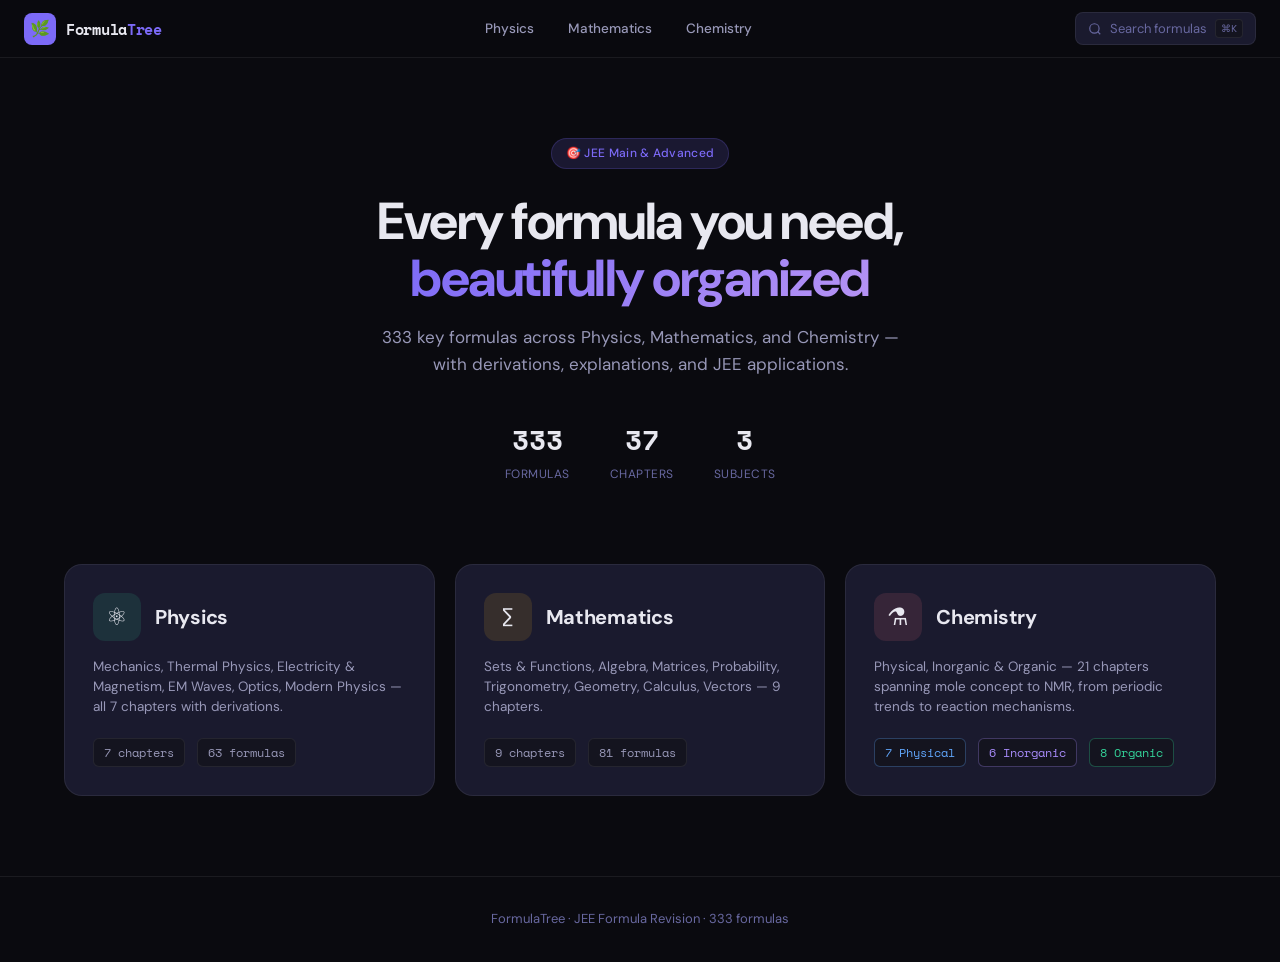
==== index.html @ 6aace92b "🎨 Palette: Enhance keyboard navigation and ARIA accessibility for cards and search - Add role="butto" ====
<!DOCTYPE html>
<html lang="en">
<head>
<meta charset="UTF-8">
<meta name="viewport" content="width=device-width, initial-scale=1.0">
<title>FormulaTree — JEE Formula Revision</title>
<link rel="stylesheet" href="style.css">
</head>
<body>

<header class="header">
  <a href="index.html" class="header-logo">
    <div class="logo-icon">🌿</div>
    <span class="logo-text">Formula<span>Tree</span></span>
  </a>
  <nav class="header-nav">
    <a href="physics.html" class="nav-link">Physics</a>
    <a href="mathematics.html" class="nav-link">Mathematics</a>
    <a href="chemistry.html" class="nav-link">Chemistry</a>
  </nav>
  <button class="search-btn" onclick="openSearch()">
    <svg width="14" height="14" fill="none" stroke="currentColor" stroke-width="2" viewBox="0 0 24 24"><circle cx="11" cy="11" r="8"/><path d="m21 21-4.35-4.35"/></svg>
    Search formulas
    <kbd>⌘K</kbd>
  </button>
</header>

<main>
  <section class="container">
    <div class="hero">
      <div class="hero-badge">🎯 JEE Main &amp; Advanced</div>
      <h1>Every formula you need,<br><span>beautifully organized</span></h1>
      <p class="hero-sub">333 key formulas across Physics, Mathematics, and Chemistry — with derivations, explanations, and JEE applications.</p>
      <div class="stats-row">
        <div class="stat"><div class="stat-num">333</div><div class="stat-label">Formulas</div></div>
        <div class="stat"><div class="stat-num">37</div><div class="stat-label">Chapters</div></div>
        <div class="stat"><div class="stat-num">3</div><div class="stat-label">Subjects</div></div>
      </div>
    </div>

    <div class="subjects-grid">
      <a href="physics.html" class="subject-card" style="--card-color: #34d399;">
        <div class="card-header">
          <div class="card-icon" style="background: rgba(52,211,153,0.12);">⚛</div>
          <div class="card-title">Physics</div>
        </div>
        <p class="card-desc">Mechanics, Thermal Physics, Electricity &amp; Magnetism, EM Waves, Optics, Modern Physics — all 7 chapters with derivations.</p>
        <div class="card-meta">
          <span class="card-tag">7 chapters</span>
          <span class="card-tag">63 formulas</span>
        </div>
      </a>

      <a href="mathematics.html" class="subject-card" style="--card-color: #fbbf24;">
        <div class="card-header">
          <div class="card-icon" style="background: rgba(251,191,36,0.12);">∑</div>
          <div class="card-title">Mathematics</div>
        </div>
        <p class="card-desc">Sets &amp; Functions, Algebra, Matrices, Probability, Trigonometry, Geometry, Calculus, Vectors — 9 chapters.</p>
        <div class="card-meta">
          <span class="card-tag">9 chapters</span>
          <span class="card-tag">81 formulas</span>
        </div>
      </a>

      <a href="chemistry.html" class="subject-card" style="--card-color: #fb7185;">
        <div class="card-header">
          <div class="card-icon" style="background: rgba(251,113,133,0.12);">⚗</div>
          <div class="card-title">Chemistry</div>
        </div>
        <p class="card-desc">Physical, Inorganic &amp; Organic — 21 chapters spanning mole concept to NMR, from periodic trends to reaction mechanisms.</p>
        <div class="card-meta">
          <span class="card-tag" style="border-color: rgba(96,165,250,0.3); color: #60a5fa;">7 Physical</span>
          <span class="card-tag" style="border-color: rgba(167,139,250,0.3); color: #a78bfa;">6 Inorganic</span>
          <span class="card-tag" style="border-color: rgba(52,211,153,0.3); color: #34d399;">8 Organic</span>
        </div>
      </a>
    </div>
  </section>
</main>

<footer class="footer">
  <div class="container">FormulaTree · JEE Formula Revision · 333 formulas</div>
</footer>

<!-- Search Modal -->
<div class="search-overlay" id="searchOverlay" role="dialog" aria-modal="true" aria-label="Search formulas" onclick="closeSearchOutside(event)">
  <div class="search-modal">
    <div class="search-input-row">
      <svg width="16" height="16" fill="none" stroke="currentColor" stroke-width="2" viewBox="0 0 24 24"><circle cx="11" cy="11" r="8"/><path d="m21 21-4.35-4.35"/></svg>
      <input class="search-input" id="searchInput" placeholder="Search formulas, equations, topics..." aria-label="Search input" autocomplete="off">
    </div>
    <div class="search-results" id="searchResults">
      <div class="search-empty">Start typing to search 333 formulas…</div>
    </div>
  </div>
</div>

<script src="data.js"></script>
<script>
const SUBJECT_ICONS = { Physics: '⚛', Mathematics: '∑', Chemistry: '⚗' };
const SUBJECT_PAGES = { Physics: 'physics.html', Mathematics: 'mathematics.html', Chemistry: 'chemistry.html' };

function openSearch() {
  document.getElementById('searchOverlay').classList.add('open');
  document.getElementById('searchInput').focus();
}

function closeSearch() {
  document.getElementById('searchOverlay').classList.remove('open');
  document.getElementById('searchInput').value = '';
  document.getElementById('searchResults').innerHTML = '<div class="search-empty">Start typing to search 333 formulas…</div>';
}

function closeSearchOutside(e) {
  if (e.target === document.getElementById('searchOverlay')) closeSearch();
}

document.addEventListener('keydown', e => {
  if ((e.metaKey || e.ctrlKey) && e.key === 'k') { e.preventDefault(); openSearch(); }
  if (e.key === 'Escape') closeSearch();
});

document.getElementById('searchInput').addEventListener('input', function() {
  const q = this.value.toLowerCase().trim();
  const results = document.getElementById('searchResults');
  if (!q) {
    results.innerHTML = '<div class="search-empty">Start typing to search 333 formulas…</div>';
    return;
  }
  const all = getAllFormulas();
  const matches = all.filter(f =>
    f.name.toLowerCase().includes(q) ||
    f.equation.toLowerCase().includes(q) ||
    f.explanation.toLowerCase().includes(q) ||
    (f.related || []).some(r => r.toLowerCase().includes(q))
  ).slice(0, 10);

  if (!matches.length) {
    results.innerHTML = '<div class="search-empty">No formulas found.</div>';
    return;
  }

  results.innerHTML = matches.map(f => {
    const page = SUBJECT_PAGES[f.subject] || 'index.html';
    const sectionDisplay = f.section ? `${f.section} · ` : '';
    const sectionParam = f.section ? `&section=${encodeURIComponent(f.section)}` : '';
    return `<div class="search-result" role="option" tabindex="0" onclick="window.location.href='${page}?chapter=${encodeURIComponent(f.chapter)}&id=${f.id}${sectionParam}'">
      <div class="search-result-icon">${SUBJECT_ICONS[f.subject] || '📖'}</div>
      <div>
        <div class="search-result-name">${f.name}</div>
        <div class="search-result-eq">${f.equation}</div>
        <div class="search-result-path">${f.subject} · ${sectionDisplay}${f.chapter}</div>
      </div>
    </div>`;
  }).join('');
});
</script>
</body>
</html>
---- style.css ----
/* FormulaTree — JEE Formula Revision */
@import url('https://fonts.googleapis.com/css2?family=Space+Mono:wght@400;700&family=DM+Sans:wght@300;400;500;600;700&display=swap');

:root {
  --bg: #0a0a0f;
  --bg2: #0f0f18;
  --bg3: #14141f;
  --surface: #1a1a2e;
  --surface2: #1f1f35;
  --border: rgba(255,255,255,0.07);
  --border2: rgba(255,255,255,0.12);
  --text: #e8e8f0;
  --text2: #9898b8;
  --text3: #6868a0;
  --accent: #7c6af7;
  --accent2: #6356d4;
  --accent-glow: rgba(124,106,247,0.15);
  --phys: #34d399;
  --math: #fbbf24;
  --chem: #fb7185;
  --phys-chem: #60a5fa;
  --inorg-chem: #a78bfa;
  --org-chem: #34d399;
  --radius: 12px;
  --radius-lg: 18px;
  --font-mono: 'Space Mono', monospace;
  --font-body: 'DM Sans', sans-serif;
}

*, *::before, *::after { box-sizing: border-box; margin: 0; padding: 0; }

html { scroll-behavior: smooth; }

body {
  background: var(--bg);
  color: var(--text);
  font-family: var(--font-body);
  font-size: 15px;
  line-height: 1.6;
  min-height: 100vh;
}

/* ── Header ── */
.header {
  position: sticky;
  top: 0;
  z-index: 100;
  background: rgba(10,10,15,0.92);
  backdrop-filter: blur(20px);
  border-bottom: 1px solid var(--border);
  padding: 0 24px;
  height: 58px;
  display: flex;
  align-items: center;
  justify-content: space-between;
}

.header-logo {
  display: flex;
  align-items: center;
  gap: 10px;
  text-decoration: none;
  color: var(--text);
}

.logo-icon {
  width: 32px;
  height: 32px;
  background: var(--accent);
  border-radius: 8px;
  display: flex;
  align-items: center;
  justify-content: center;
  font-size: 16px;
}

.logo-text {
  font-family: var(--font-mono);
  font-size: 15px;
  font-weight: 700;
  letter-spacing: -0.3px;
}

.logo-text span {
  color: var(--accent);
}

.header-nav {
  display: flex;
  align-items: center;
  gap: 6px;
}

.nav-link {
  padding: 6px 14px;
  border-radius: 8px;
  text-decoration: none;
  font-size: 13.5px;
  font-weight: 500;
  color: var(--text2);
  transition: all 0.18s;
}

.nav-link:hover {
  background: var(--surface);
  color: var(--text);
}

.nav-link.active {
  background: var(--accent-glow);
  color: var(--accent);
}

.search-btn {
  display: flex;
  align-items: center;
  gap: 8px;
  padding: 6px 12px;
  background: var(--surface);
  border: 1px solid var(--border);
  border-radius: 8px;
  color: var(--text3);
  font-size: 13px;
  cursor: pointer;
  font-family: var(--font-body);
  transition: all 0.18s;
}

.search-btn:hover { border-color: var(--border2); color: var(--text2); }

.search-btn kbd {
  background: var(--bg3);
  border: 1px solid var(--border);
  border-radius: 4px;
  padding: 1px 5px;
  font-family: var(--font-mono);
  font-size: 10px;
}

/* ── Container ── */
.container {
  max-width: 1200px;
  margin: 0 auto;
  padding: 0 24px;
}

/* ── Hero ── */
.hero {
  padding: 80px 0 60px;
  text-align: center;
}

.hero-badge {
  display: inline-flex;
  align-items: center;
  gap: 6px;
  background: var(--accent-glow);
  border: 1px solid rgba(124,106,247,0.2);
  border-radius: 100px;
  padding: 5px 14px;
  font-size: 12px;
  color: var(--accent);
  font-weight: 500;
  margin-bottom: 24px;
  letter-spacing: 0.3px;
}

.hero h1 {
  font-size: clamp(32px, 5vw, 52px);
  font-weight: 700;
  letter-spacing: -1.5px;
  line-height: 1.1;
  margin-bottom: 16px;
}

.hero h1 span {
  background: linear-gradient(135deg, var(--accent), #b794f4);
  -webkit-background-clip: text;
  -webkit-text-fill-color: transparent;
}

.hero-sub {
  font-size: 17px;
  color: var(--text2);
  max-width: 520px;
  margin: 0 auto 40px;
  font-weight: 400;
}

.stats-row {
  display: flex;
  justify-content: center;
  gap: 40px;
  flex-wrap: wrap;
}

.stat {
  text-align: center;
}

.stat-num {
  font-family: var(--font-mono);
  font-size: 28px;
  font-weight: 700;
  color: var(--text);
}

.stat-label {
  font-size: 12px;
  color: var(--text3);
  margin-top: 2px;
  text-transform: uppercase;
  letter-spacing: 0.5px;
}

/* ── Subject Cards ── */
.subjects-grid {
  display: grid;
  grid-template-columns: repeat(auto-fit, minmax(min(100%, 320px), 1fr));
  gap: 20px;
  padding: 20px 0 80px;
}

.subject-card {
  background: var(--surface);
  border: 1px solid var(--border);
  border-radius: var(--radius-lg);
  padding: 28px;
  text-decoration: none;
  color: var(--text);
  transition: all 0.22s;
  cursor: pointer;
  display: block;
  position: relative;
  overflow: hidden;
}

.subject-card::before {
  content: '';
  position: absolute;
  inset: 0;
  background: linear-gradient(135deg, transparent 60%, var(--card-color, var(--accent)) 200%);
  opacity: 0;
  transition: opacity 0.3s;
}

.subject-card:hover {
  border-color: var(--card-color, var(--accent));
  transform: translateY(-3px);
  box-shadow: 0 12px 40px rgba(0,0,0,0.4);
}

.subject-card:hover::before { opacity: 0.06; }

.card-header {
  display: flex;
  align-items: center;
  gap: 14px;
  margin-bottom: 16px;
}

.card-icon {
  width: 48px;
  height: 48px;
  border-radius: var(--radius);
  display: flex;
  align-items: center;
  justify-content: center;
  font-size: 24px;
  flex-shrink: 0;
}

.card-title {
  font-size: 20px;
  font-weight: 700;
  letter-spacing: -0.3px;
}

.card-desc {
  font-size: 13.5px;
  color: var(--text2);
  line-height: 1.5;
  margin-bottom: 20px;
}

.card-meta {
  display: flex;
  gap: 12px;
  flex-wrap: wrap;
}

.card-tag {
  display: flex;
  align-items: center;
  gap: 5px;
  background: var(--bg3);
  border: 1px solid var(--border);
  border-radius: 6px;
  padding: 4px 10px;
  font-size: 12px;
  color: var(--text2);
  font-family: var(--font-mono);
}

/* ── Page header (subject pages) ── */
.page-header {
  padding: 48px 0 40px;
}

.breadcrumb {
  display: flex;
  align-items: center;
  gap: 8px;
  font-size: 13px;
  color: var(--text3);
  margin-bottom: 20px;
  flex-wrap: wrap;
}

.breadcrumb a {
  color: var(--text2);
  text-decoration: none;
  transition: color 0.15s;
}

.breadcrumb a:hover { color: var(--text); }

.breadcrumb span.sep { opacity: 0.4; }

.breadcrumb span.current { color: var(--text); }

.page-title-row {
  display: flex;
  align-items: center;
  gap: 16px;
  margin-bottom: 12px;
}

.page-icon {
  width: 52px;
  height: 52px;
  border-radius: var(--radius);
  display: flex;
  align-items: center;
  justify-content: center;
  font-size: 28px;
}

.page-title {
  font-size: clamp(26px, 4vw, 40px);
  font-weight: 700;
  letter-spacing: -1px;
}

.page-sub {
  color: var(--text2);
  font-size: 15px;
  margin-bottom: 24px;
}

/* ── Section tabs (Chemistry) ── */
.section-tabs {
  display: flex;
  gap: 8px;
  padding: 20px 0;
  flex-wrap: wrap;
}

.section-tab {
  padding: 10px 22px;
  border-radius: 10px;
  border: 1px solid var(--border);
  background: var(--surface);
  color: var(--text2);
  font-size: 14px;
  font-weight: 500;
  cursor: pointer;
  transition: all 0.18s;
  font-family: var(--font-body);
}

.section-tab:hover { border-color: var(--border2); color: var(--text); }

.section-tab.active {
  border-color: var(--tab-color, var(--accent));
  background: rgba(124,106,247,0.08);
  color: var(--tab-color, var(--accent));
}

/* ── Chapter list ── */
.chapters-grid {
  display: grid;
  grid-template-columns: repeat(auto-fill, minmax(280px, 1fr));
  gap: 14px;
  padding-bottom: 60px;
}

.chapter-card {
  background: var(--surface);
  border: 1px solid var(--border);
  border-radius: var(--radius);
  padding: 18px 20px;
  cursor: pointer;
  transition: all 0.18s;
  display: flex;
  justify-content: space-between;
  align-items: center;
}

.chapter-card:hover {
  border-color: var(--chapter-color, var(--accent));
  background: var(--surface2);
  transform: translateX(3px);
}

.chapter-name {
  font-size: 14.5px;
  font-weight: 600;
}

.chapter-count {
  font-size: 12px;
  color: var(--text3);
  font-family: var(--font-mono);
  background: var(--bg3);
  border-radius: 5px;
  padding: 3px 8px;
  flex-shrink: 0;
}

/* ── Back button ── */
.back-btn {
  display: inline-flex;
  align-items: center;
  gap: 6px;
  padding: 8px 16px;
  background: var(--surface);
  border: 1px solid var(--border);
  border-radius: 8px;
  color: var(--text2);
  font-size: 13.5px;
  cursor: pointer;
  font-family: var(--font-body);
  transition: all 0.18s;
  margin-bottom: 24px;
}

.back-btn:hover { border-color: var(--border2); color: var(--text); }

/* ── Formula cards ── */
.formulas-list {
  display: flex;
  flex-direction: column;
  gap: 10px;
  padding-bottom: 80px;
}

.formula-card {
  background: var(--surface);
  border: 1px solid var(--border);
  border-radius: var(--radius);
  overflow: hidden;
  transition: border-color 0.18s;
}

.formula-card:hover { border-color: var(--border2); }
.formula-card.open { border-color: var(--accent); }

.formula-header {
  display: flex;
  align-items: center;
  gap: 14px;
  padding: 16px 20px;
  cursor: pointer;
  user-select: none;
}

.formula-num {
  font-family: var(--font-mono);
  font-size: 11px;
  color: var(--text3);
  min-width: 26px;
}

.formula-name {
  font-size: 15px;
  font-weight: 600;
  flex: 1;
}

.formula-eq-preview {
  font-family: var(--font-mono);
  font-size: 12.5px;
  color: var(--accent);
  background: var(--accent-glow);
  border-radius: 6px;
  padding: 4px 10px;
  max-width: 280px;
  overflow: hidden;
  text-overflow: ellipsis;
  white-space: nowrap;
}

.formula-toggle {
  width: 22px;
  height: 22px;
  color: var(--text3);
  transition: transform 0.2s;
  flex-shrink: 0;
}

.formula-card.open .formula-toggle { transform: rotate(180deg); }

.formula-body {
  padding: 0 20px;
  max-height: 0;
  overflow: hidden;
  transition: max-height 0.3s ease, padding 0.3s ease;
}

.formula-card.open .formula-body {
  max-height: 1200px;
  padding: 0 20px 20px;
}

.formula-eq-full {
  font-family: var(--font-mono);
  font-size: 15px;
  color: var(--accent);
  background: var(--bg2);
  border: 1px solid rgba(124,106,247,0.2);
  border-radius: var(--radius);
  padding: 14px 18px;
  margin-bottom: 16px;
  word-break: break-all;
  line-height: 1.7;
}

.formula-section {
  margin-bottom: 14px;
}

.formula-section-label {
  font-size: 10.5px;
  font-weight: 700;
  text-transform: uppercase;
  letter-spacing: 0.8px;
  color: var(--text3);
  margin-bottom: 6px;
}

.formula-section-text {
  font-size: 14px;
  color: var(--text2);
  line-height: 1.6;
}

.pills-row {
  display: flex;
  flex-wrap: wrap;
  gap: 6px;
}

.pill {
  padding: 4px 12px;
  border-radius: 100px;
  font-size: 12.5px;
  background: var(--bg3);
  border: 1px solid var(--border);
  color: var(--text2);
  cursor: pointer;
  transition: all 0.15s;
  font-family: var(--font-body);
  display: inline-flex;
  align-items: center;
  gap: 4px;
}

.pill:hover { border-color: var(--border2); color: var(--text); }

.pill.linked {
  background: rgba(124,106,247,0.08);
  border-color: rgba(124,106,247,0.25);
  color: var(--accent);
}

.pill.linked:hover {
  background: rgba(124,106,247,0.15);
}

.jee-pill {
  background: rgba(251,191,36,0.06);
  border: 1px solid rgba(251,191,36,0.15);
  color: var(--math);
  padding: 3px 10px;
  border-radius: 6px;
  font-size: 12.5px;
}

/* ── Search modal ── */
.search-overlay {
  position: fixed;
  inset: 0;
  background: rgba(0,0,0,0.7);
  backdrop-filter: blur(8px);
  z-index: 1000;
  display: none;
  align-items: flex-start;
  justify-content: center;
  padding-top: 80px;
}

.search-overlay.open { display: flex; }

.search-modal {
  background: var(--surface);
  border: 1px solid var(--border2);
  border-radius: var(--radius-lg);
  width: min(640px, 90vw);
  box-shadow: 0 32px 80px rgba(0,0,0,0.6);
  overflow: hidden;
  animation: slideDown 0.18s ease;
}

@keyframes slideDown {
  from { transform: translateY(-20px); opacity: 0; }
  to { transform: translateY(0); opacity: 1; }
}

.search-input-row {
  display: flex;
  align-items: center;
  gap: 12px;
  padding: 14px 18px;
  border-bottom: 1px solid var(--border);
}

.search-input-row svg { color: var(--text3); flex-shrink: 0; }

.search-input {
  flex: 1;
  background: none;
  border: none;
  outline: none;
  font-size: 16px;
  color: var(--text);
  font-family: var(--font-body);
}

.search-input::placeholder { color: var(--text3); }

.search-close-btn {
  width: 26px;
  height: 26px;
  border-radius: 6px;
  background: var(--bg3);
  border: 1px solid var(--border);
  color: var(--text3);
  cursor: pointer;
  display: flex;
  align-items: center;
  justify-content: center;
  font-size: 14px;
  flex-shrink: 0;
  line-height: 1;
  font-family: var(--font-body);
  transition: all 0.15s;
}

.search-close-btn:hover {
  background: var(--surface2);
  border-color: var(--border2);
  color: var(--text);
}

.search-close-btn:focus-visible {
  outline: 2px solid var(--accent);
  outline-offset: 2px;
}

.search-results {
  max-height: 420px;
  overflow-y: auto;
}

.search-result {
  padding: 12px 18px;
  cursor: pointer;
  transition: background 0.12s;
  border-bottom: 1px solid var(--border);
  display: flex;
  align-items: center;
  gap: 14px;
}

.search-result:hover { background: var(--surface2); }

.search-result-icon {
  font-size: 18px;
  width: 28px;
  text-align: center;
  flex-shrink: 0;
}

.search-result-name { font-size: 14.5px; font-weight: 600; }
.search-result-eq { font-family: var(--font-mono); font-size: 12px; color: var(--accent); }
.search-result-path { font-size: 12px; color: var(--text3); }

.search-empty {
  padding: 32px 20px;
  text-align: center;
  color: var(--text3);
  font-size: 14px;
}

/* ── Animations ── */
@keyframes fadeUp {
  from { opacity: 0; transform: translateY(14px); }
  to { opacity: 1; transform: translateY(0); }
}

.fade-up {
  animation: fadeUp 0.4s ease both;
}

.fade-up:nth-child(1) { animation-delay: 0.05s; }
.fade-up:nth-child(2) { animation-delay: 0.1s; }
.fade-up:nth-child(3) { animation-delay: 0.15s; }
.fade-up:nth-child(4) { animation-delay: 0.2s; }
.fade-up:nth-child(5) { animation-delay: 0.25s; }
.fade-up:nth-child(6) { animation-delay: 0.3s; }
.fade-up:nth-child(7) { animation-delay: 0.35s; }
.fade-up:nth-child(8) { animation-delay: 0.4s; }
.fade-up:nth-child(9) { animation-delay: 0.45s; }

/* ── Pill Popup ── */
/* FIX 5: overlay hidden by default, shown when .open added */
.pill-popup-overlay {
  position: fixed;
  inset: 0;
  z-index: 500;
  display: none;
  background: rgba(0,0,0,0.01); /* transparent but catches clicks */
}
.pill-popup-overlay.open {
  display: block;
}

.pill-popup {
  position: fixed;
  background: var(--surface);
  border: 1px solid var(--border2);
  border-radius: var(--radius);
  padding: 16px 18px;
  max-width: 340px;
  box-shadow: 0 16px 48px rgba(0,0,0,0.55);
  z-index: 501;
  animation: fadeUp 0.15s ease both;
  pointer-events: all;
}

.pill-popup-title {
  font-size: 13.5px;
  font-weight: 700;
  color: var(--text);
  margin-bottom: 8px;
  display: flex;
  align-items: center;
  justify-content: space-between;
  gap: 10px;
}

.pill-popup-close {
  width: 20px;
  height: 20px;
  border-radius: 4px;
  background: var(--bg3);
  border: 1px solid var(--border);
  color: var(--text3);
  cursor: pointer;
  display: flex;
  align-items: center;
  justify-content: center;
  font-size: 14px;
  flex-shrink: 0;
  line-height: 1;
  font-family: var(--font-body);
}
.pill-popup-close:hover { color: var(--text); }

.pill-popup-body {
  font-size: 13px;
  color: var(--text2);
  line-height: 1.6;
}

/* ── Scrollbar ── */
::-webkit-scrollbar { width: 6px; height: 6px; }
::-webkit-scrollbar-track { background: transparent; }
::-webkit-scrollbar-thumb { background: var(--surface2); border-radius: 3px; }
::-webkit-scrollbar-thumb:hover { background: var(--border2); }

/* ── Footer ── */
.footer {
  border-top: 1px solid var(--border);
  padding: 32px 0;
  text-align: center;
  color: var(--text3);
  font-size: 13px;
}

/* ── Responsive ── */
@media (max-width: 768px) {
  .subjects-grid { grid-template-columns: 1fr; }
  .chapters-grid { grid-template-columns: 1fr; }
  .header-nav { display: none; }
  .formula-eq-preview { display: none; }
  .hero { padding: 50px 0 40px; }
  .stats-row { gap: 24px; }
}
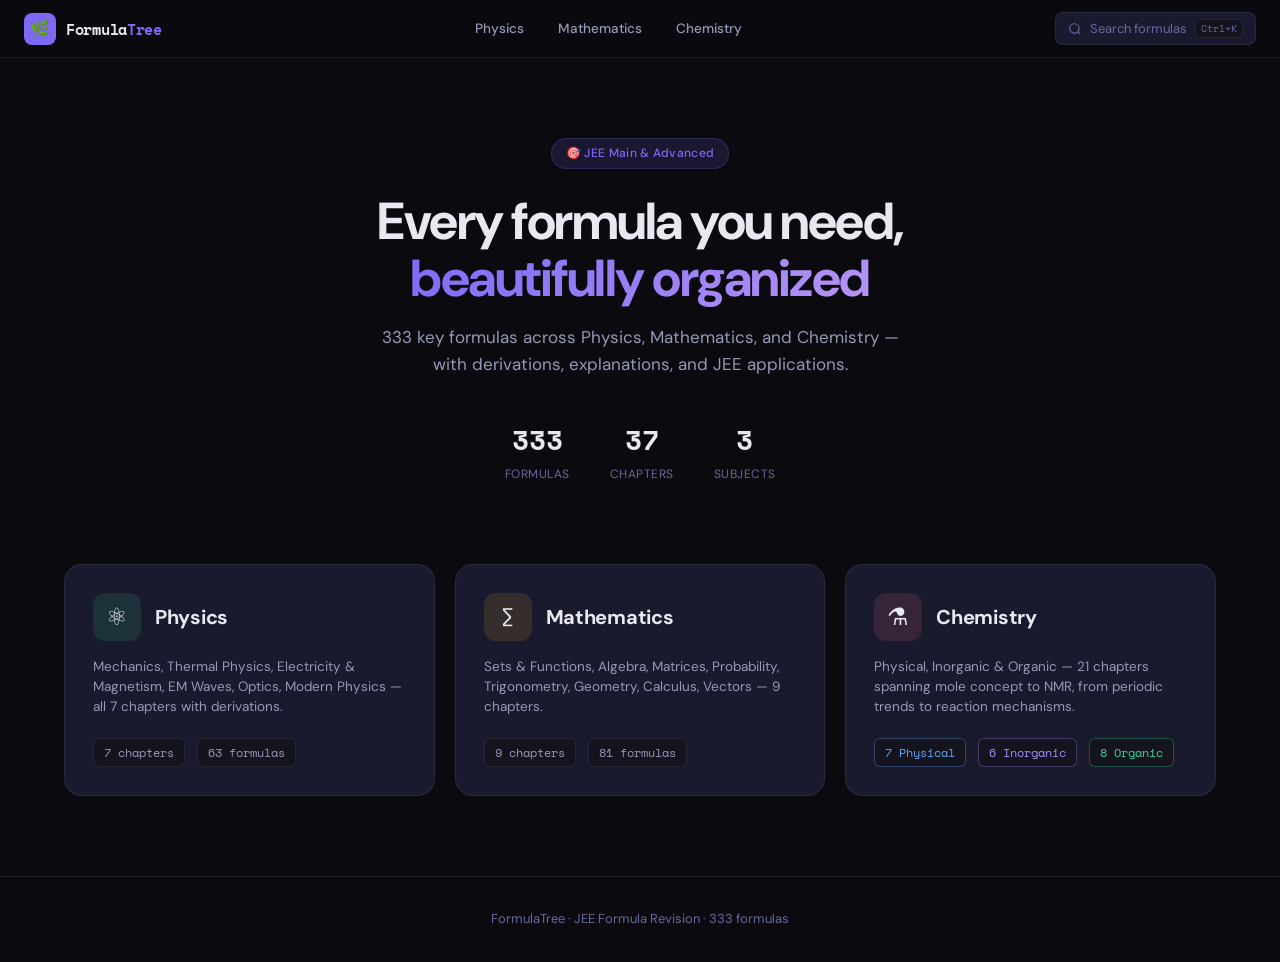
==== commit 5e9cdac9: "🎨 Palette: Enhance keyboard navigation and screen reader accessibility - Add role="button", tabindex" ====
--- a/index.html
+++ b/index.html
@@ -84,11 +84,11 @@
 </footer>
 
 <!-- Search Modal -->
-<div class="search-overlay" id="searchOverlay" role="dialog" aria-modal="true" aria-label="Search formulas" onclick="closeSearchOutside(event)">
+<div class="search-overlay" id="searchOverlay" onclick="closeSearchOutside(event)">
   <div class="search-modal">
     <div class="search-input-row">
       <svg width="16" height="16" fill="none" stroke="currentColor" stroke-width="2" viewBox="0 0 24 24"><circle cx="11" cy="11" r="8"/><path d="m21 21-4.35-4.35"/></svg>
-      <input class="search-input" id="searchInput" placeholder="Search formulas, equations, topics..." aria-label="Search input" autocomplete="off">
+      <input class="search-input" id="searchInput" placeholder="Search formulas, equations, topics..." autocomplete="off">
     </div>
     <div class="search-results" id="searchResults">
       <div class="search-empty">Start typing to search 333 formulas…</div>
@@ -145,7 +145,7 @@
     const page = SUBJECT_PAGES[f.subject] || 'index.html';
     const sectionDisplay = f.section ? `${f.section} · ` : '';
     const sectionParam = f.section ? `&section=${encodeURIComponent(f.section)}` : '';
-    return `<div class="search-result" role="option" tabindex="0" onclick="window.location.href='${page}?chapter=${encodeURIComponent(f.chapter)}&id=${f.id}${sectionParam}'">
+    return `<div class="search-result" role="option" tabindex="0" onclick="window.location.href='${page}?chapter=${encodeURIComponent(f.chapter)}&id=${f.id}${sectionParam}'">
       <div class="search-result-icon">${SUBJECT_ICONS[f.subject] || '📖'}</div>
       <div>
         <div class="search-result-name">${f.name}</div>
--- a/style.css
+++ b/style.css
@@ -649,35 +649,6 @@
 
 .search-input::placeholder { color: var(--text3); }
 
-.search-close-btn {
-  width: 26px;
-  height: 26px;
-  border-radius: 6px;
-  background: var(--bg3);
-  border: 1px solid var(--border);
-  color: var(--text3);
-  cursor: pointer;
-  display: flex;
-  align-items: center;
-  justify-content: center;
-  font-size: 14px;
-  flex-shrink: 0;
-  line-height: 1;
-  font-family: var(--font-body);
-  transition: all 0.15s;
-}
-
-.search-close-btn:hover {
-  background: var(--surface2);
-  border-color: var(--border2);
-  color: var(--text);
-}
-
-.search-close-btn:focus-visible {
-  outline: 2px solid var(--accent);
-  outline-offset: 2px;
-}
-
 .search-results {
   max-height: 420px;
   overflow-y: auto;
@@ -817,4 +788,23 @@
   .formula-eq-preview { display: none; }
   .hero { padding: 50px 0 40px; }
   .stats-row { gap: 24px; }
-}+}
+
+/* ── Focus States for Accessibility ── */
+:focus-visible {
+  outline: 2px solid var(--accent);
+  outline-offset: 2px;
+}
+
+[tabindex="0"]:focus-visible,
+.search-btn:focus-visible,
+.nav-link:focus-visible,
+.section-tab:focus-visible,
+.back-btn:focus-visible,
+.pill:focus-visible,
+.search-result:focus-visible,
+.chapter-card:focus-visible,
+.formula-header:focus-visible {
+  outline: 2px solid var(--accent);
+  outline-offset: 2px;
+}
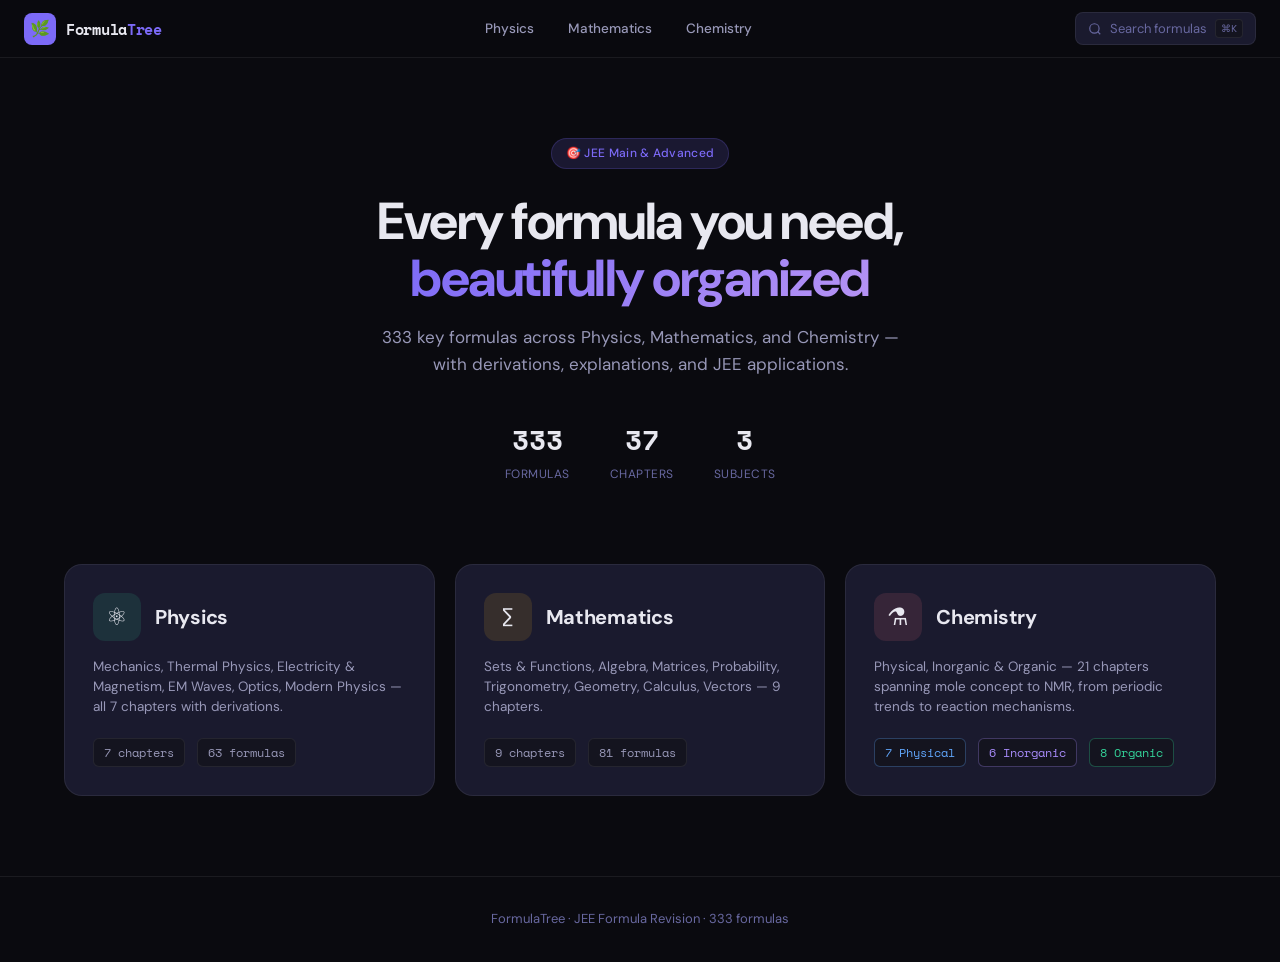
==== commit 53be1784: "🎨 Palette: Add explicit search modal close button and focus-visible accessibility styling - Added `<" ====
--- a/index.html
+++ b/index.html
@@ -84,11 +84,12 @@
 </footer>
 
 <!-- Search Modal -->
-<div class="search-overlay" id="searchOverlay" onclick="closeSearchOutside(event)">
+<div class="search-overlay" id="searchOverlay" role="dialog" aria-modal="true" aria-label="Search formulas" onclick="closeSearchOutside(event)">
   <div class="search-modal">
     <div class="search-input-row">
       <svg width="16" height="16" fill="none" stroke="currentColor" stroke-width="2" viewBox="0 0 24 24"><circle cx="11" cy="11" r="8"/><path d="m21 21-4.35-4.35"/></svg>
-      <input class="search-input" id="searchInput" placeholder="Search formulas, equations, topics..." autocomplete="off">
+      <input class="search-input" id="searchInput" placeholder="Search formulas, equations, topics..." aria-label="Search input" autocomplete="off">
+      <button type="button" class="search-close-btn" onclick="closeSearch()" aria-label="Close search">&#x2715;</button>
     </div>
     <div class="search-results" id="searchResults">
       <div class="search-empty">Start typing to search 333 formulas…</div>
@@ -145,7 +146,7 @@
     const page = SUBJECT_PAGES[f.subject] || 'index.html';
     const sectionDisplay = f.section ? `${f.section} · ` : '';
     const sectionParam = f.section ? `&section=${encodeURIComponent(f.section)}` : '';
-    return `<div class="search-result" role="option" tabindex="0" onclick="window.location.href='${page}?chapter=${encodeURIComponent(f.chapter)}&id=${f.id}${sectionParam}'">
+    return `<div class="search-result" onclick="window.location.href='${page}?chapter=${encodeURIComponent(f.chapter)}&id=${f.id}${sectionParam}'">
       <div class="search-result-icon">${SUBJECT_ICONS[f.subject] || '📖'}</div>
       <div>
         <div class="search-result-name">${f.name}</div>
--- a/style.css
+++ b/style.css
@@ -40,6 +40,23 @@
   min-height: 100vh;
 }
 
+:focus-visible {
+  outline: 2px solid var(--accent);
+  outline-offset: 2px;
+}
+
+.search-btn:focus-visible,
+.search-close-btn:focus-visible,
+.nav-link:focus-visible,
+.chapter-card:focus-visible,
+.subject-card:focus-visible,
+.pill:focus-visible,
+.section-tab:focus-visible,
+.back-btn:focus-visible {
+  outline: 2px solid var(--accent);
+  outline-offset: 2px;
+}
+
 /* ── Header ── */
 .header {
   position: sticky;
@@ -649,6 +666,29 @@
 
 .search-input::placeholder { color: var(--text3); }
 
+.search-close-btn {
+  width: 24px;
+  height: 24px;
+  border-radius: 6px;
+  background: var(--bg3);
+  border: 1px solid var(--border);
+  color: var(--text3);
+  cursor: pointer;
+  display: flex;
+  align-items: center;
+  justify-content: center;
+  font-size: 14px;
+  flex-shrink: 0;
+  line-height: 1;
+  font-family: var(--font-body);
+  transition: all 0.18s;
+}
+.search-close-btn:hover {
+  border-color: var(--border2);
+  color: var(--text);
+  background: var(--surface2);
+}
+
 .search-results {
   max-height: 420px;
   overflow-y: auto;
@@ -788,23 +828,4 @@
   .formula-eq-preview { display: none; }
   .hero { padding: 50px 0 40px; }
   .stats-row { gap: 24px; }
-}
-
-/* ── Focus States for Accessibility ── */
-:focus-visible {
-  outline: 2px solid var(--accent);
-  outline-offset: 2px;
-}
-
-[tabindex="0"]:focus-visible,
-.search-btn:focus-visible,
-.nav-link:focus-visible,
-.section-tab:focus-visible,
-.back-btn:focus-visible,
-.pill:focus-visible,
-.search-result:focus-visible,
-.chapter-card:focus-visible,
-.formula-header:focus-visible {
-  outline: 2px solid var(--accent);
-  outline-offset: 2px;
-}
+}
